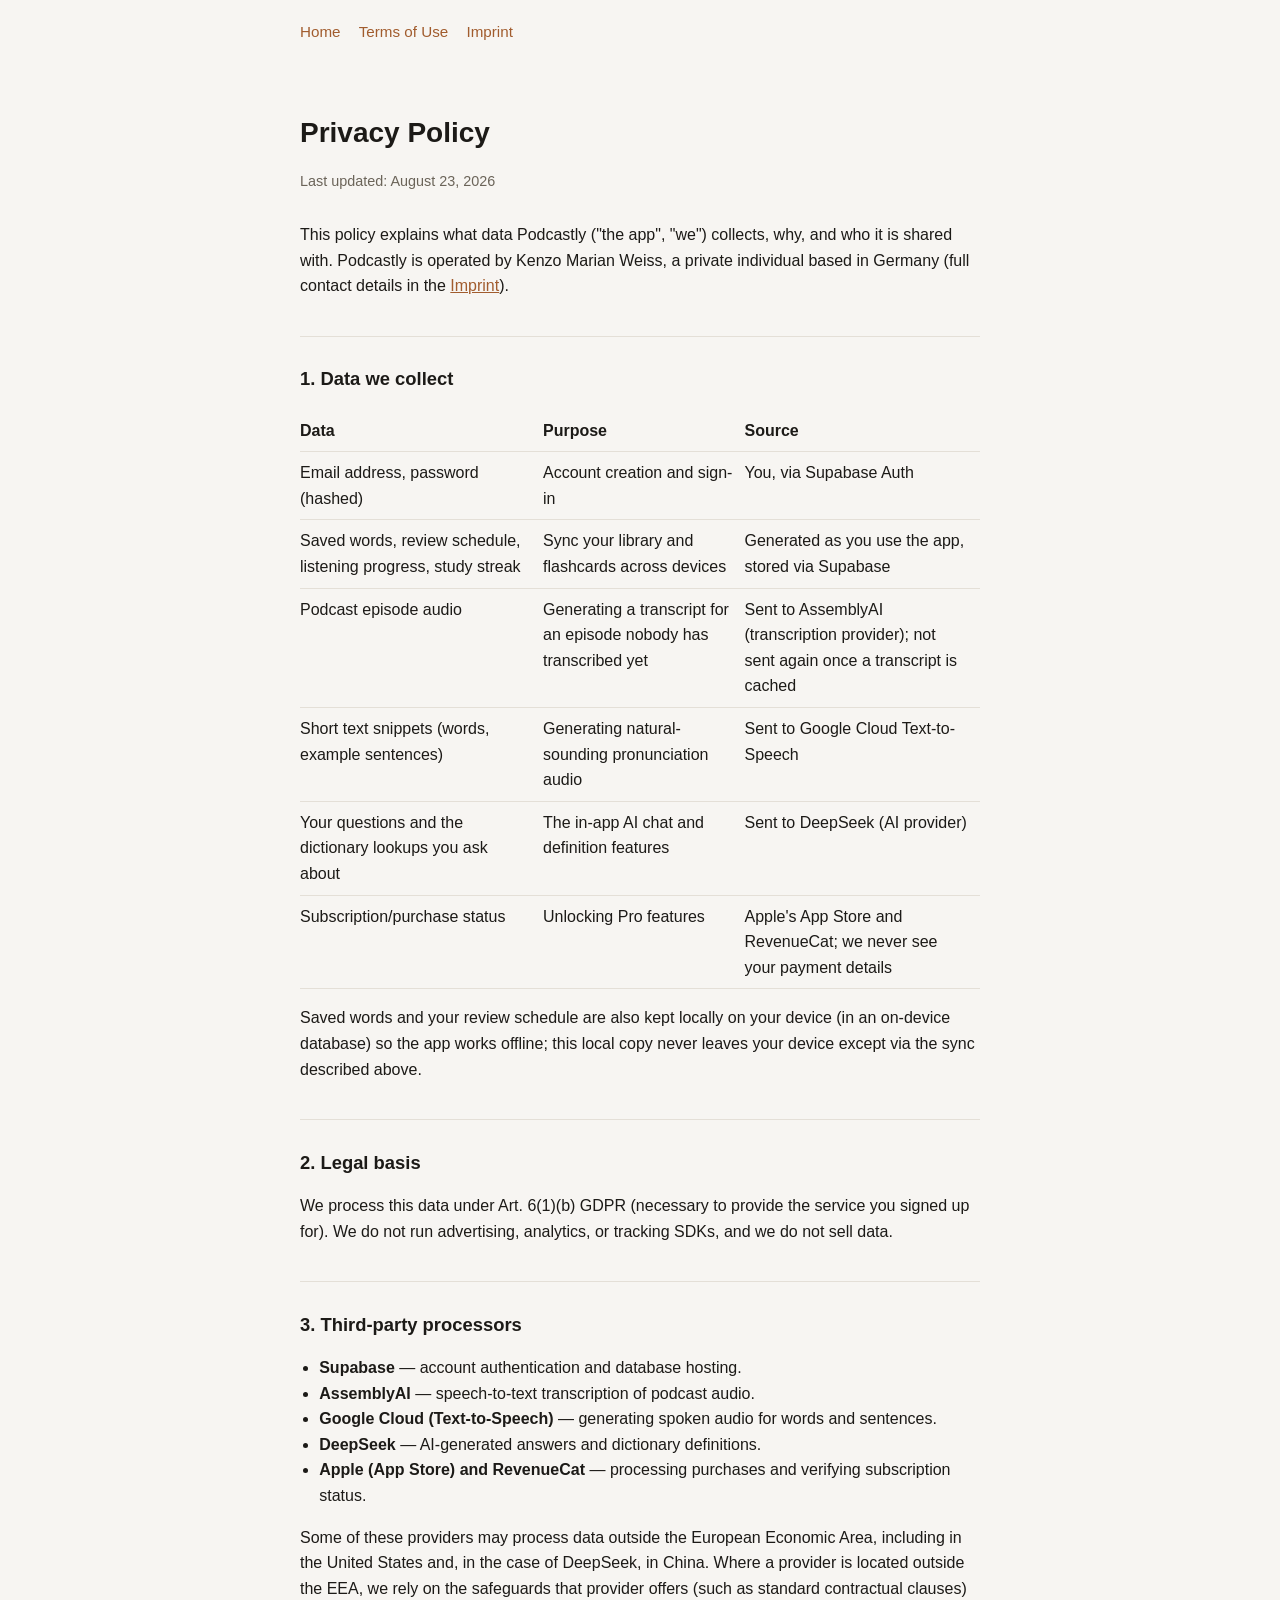
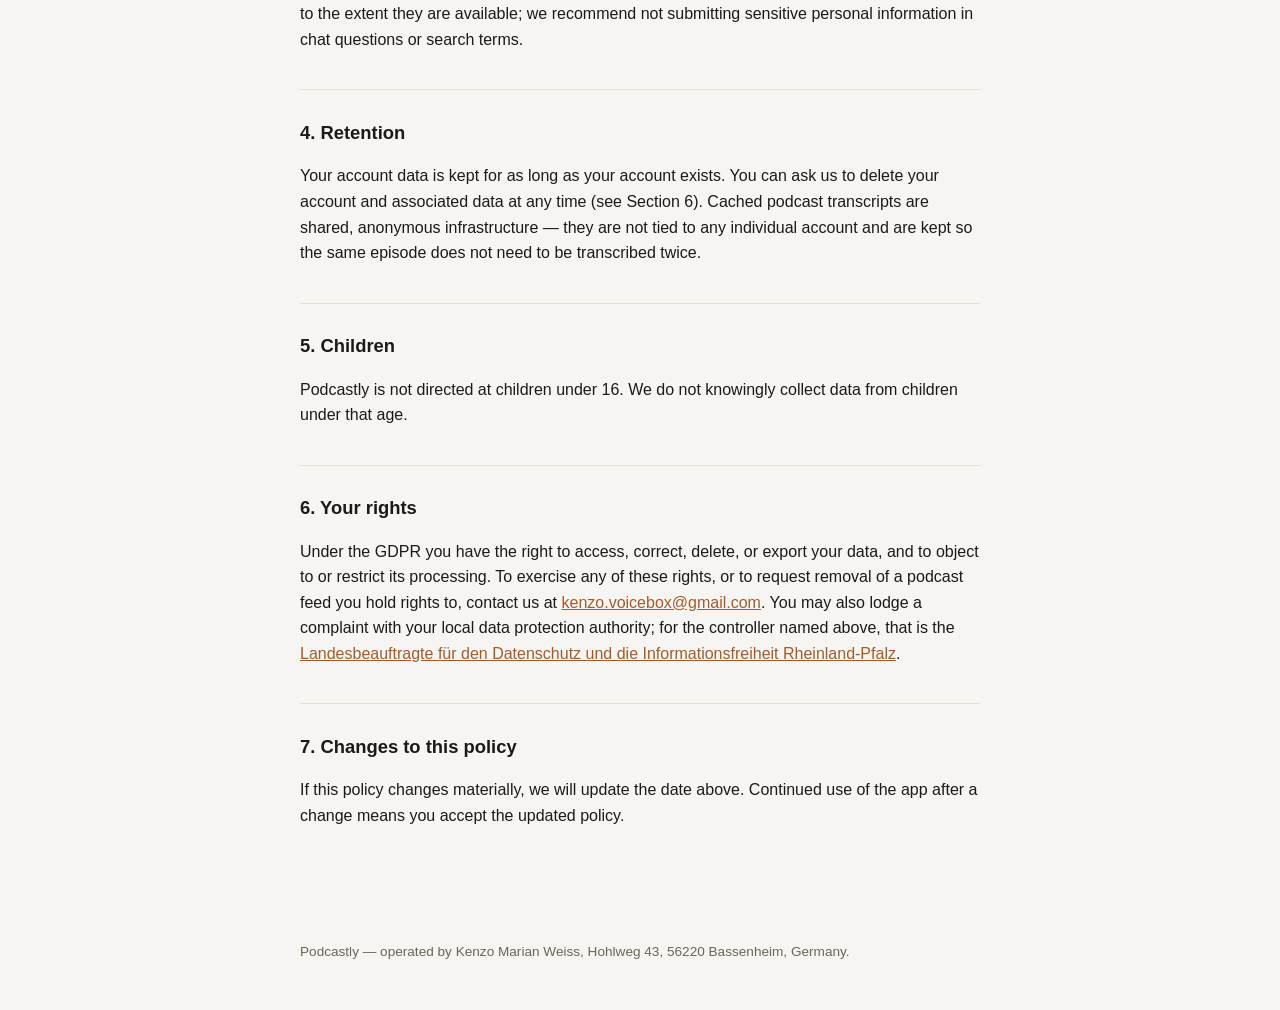
==== privacy/index.html @ 6e8f9365 "Add privacy policy, terms of use and imprint" ====
<!doctype html>
<html lang="en">
<head>
<meta charset="utf-8">
<meta name="viewport" content="width=device-width, initial-scale=1">
<title>Privacy Policy — Podcastly</title>
<link rel="stylesheet" href="../style.css">
</head>
<body>
<div class="nav"><a href="../">Home</a><a href="../terms/">Terms of Use</a><a href="../imprint/">Imprint</a></div>
<main>
<h1>Privacy Policy</h1>
<p class="updated">Last updated: August 23, 2026</p>

<p>This policy explains what data Podcastly ("the app", "we") collects, why, and
who it is shared with. Podcastly is operated by Kenzo Marian Weiss, a private
individual based in Germany (full contact details in the
<a href="../imprint/">Imprint</a>).</p>

<h2>1. Data we collect</h2>
<table>
<tr><th>Data</th><th>Purpose</th><th>Source</th></tr>
<tr><td>Email address, password (hashed)</td><td>Account creation and sign-in</td><td>You, via Supabase Auth</td></tr>
<tr><td>Saved words, review schedule, listening progress, study streak</td><td>Sync your library and flashcards across devices</td><td>Generated as you use the app, stored via Supabase</td></tr>
<tr><td>Podcast episode audio</td><td>Generating a transcript for an episode nobody has transcribed yet</td><td>Sent to AssemblyAI (transcription provider); not sent again once a transcript is cached</td></tr>
<tr><td>Short text snippets (words, example sentences)</td><td>Generating natural-sounding pronunciation audio</td><td>Sent to Google Cloud Text-to-Speech</td></tr>
<tr><td>Your questions and the dictionary lookups you ask about</td><td>The in-app AI chat and definition features</td><td>Sent to DeepSeek (AI provider)</td></tr>
<tr><td>Subscription/purchase status</td><td>Unlocking Pro features</td><td>Apple's App Store and RevenueCat; we never see your payment details</td></tr>
</table>

<p>Saved words and your review schedule are also kept locally on your device
(in an on-device database) so the app works offline; this local copy never
leaves your device except via the sync described above.</p>

<h2>2. Legal basis</h2>
<p>We process this data under Art. 6(1)(b) GDPR (necessary to provide the
service you signed up for). We do not run advertising, analytics, or
tracking SDKs, and we do not sell data.</p>

<h2>3. Third-party processors</h2>
<ul>
<li><strong>Supabase</strong> — account authentication and database hosting.</li>
<li><strong>AssemblyAI</strong> — speech-to-text transcription of podcast audio.</li>
<li><strong>Google Cloud (Text-to-Speech)</strong> — generating spoken audio for words and sentences.</li>
<li><strong>DeepSeek</strong> — AI-generated answers and dictionary definitions.</li>
<li><strong>Apple (App Store) and RevenueCat</strong> — processing purchases and verifying subscription status.</li>
</ul>
<p>Some of these providers may process data outside the European Economic
Area, including in the United States and, in the case of DeepSeek, in China.
Where a provider is located outside the EEA, we rely on the safeguards that
provider offers (such as standard contractual clauses) to the extent they
are available; we recommend not submitting sensitive personal information
in chat questions or search terms.</p>

<h2>4. Retention</h2>
<p>Your account data is kept for as long as your account exists. You can ask
us to delete your account and associated data at any time (see Section 6).
Cached podcast transcripts are shared, anonymous infrastructure — they are
not tied to any individual account and are kept so the same episode does not
need to be transcribed twice.</p>

<h2>5. Children</h2>
<p>Podcastly is not directed at children under 16. We do not knowingly
collect data from children under that age.</p>

<h2>6. Your rights</h2>
<p>Under the GDPR you have the right to access, correct, delete, or export
your data, and to object to or restrict its processing. To exercise any of
these rights, or to request removal of a podcast feed you hold rights to,
contact us at
<a href="mailto:kenzo.voicebox@gmail.com">kenzo.voicebox@gmail.com</a>.
You may also lodge a complaint with your local data protection authority;
for the controller named above, that is the
<a href="https://www.datenschutz.rlp.de/" target="_blank" rel="noopener">Landesbeauftragte für den Datenschutz und die Informationsfreiheit Rheinland-Pfalz</a>.</p>

<h2>7. Changes to this policy</h2>
<p>If this policy changes materially, we will update the date above. Continued
use of the app after a change means you accept the updated policy.</p>

</main>
<footer>Podcastly — operated by Kenzo Marian Weiss, Hohlweg 43, 56220 Bassenheim, Germany.</footer>
</body>
</html>
---- style.css ----
body {
  margin: 0;
  padding: 0;
  background: #f7f5f2;
  color: #1c1a17;
  font-family: -apple-system, BlinkMacSystemFont, "Segoe UI", Roboto, Helvetica, Arial, sans-serif;
  line-height: 1.6;
}
main {
  max-width: 680px;
  margin: 0 auto;
  padding: 48px 24px 96px;
}
h1 {
  font-size: 1.75rem;
  margin-bottom: 0.25em;
}
.updated {
  color: #6b6459;
  font-size: 0.9rem;
  margin-bottom: 2em;
}
h2 {
  font-size: 1.15rem;
  margin-top: 2em;
  border-top: 1px solid #e4dfd7;
  padding-top: 1.5em;
}
a { color: #a15c2e; }
ul { padding-left: 1.2em; }
.nav {
  max-width: 680px;
  margin: 0 auto;
  padding: 20px 24px 0;
  font-size: 0.95rem;
}
.nav a { margin-right: 1.2em; text-decoration: none; }
.nav a:hover { text-decoration: underline; }
footer {
  max-width: 680px;
  margin: 0 auto;
  padding: 0 24px 48px;
  font-size: 0.85rem;
  color: #6b6459;
}
table { border-collapse: collapse; width: 100%; margin: 1em 0; }
th, td { text-align: left; padding: 8px 12px 8px 0; border-bottom: 1px solid #e4dfd7; vertical-align: top; }
th { font-weight: 600; }
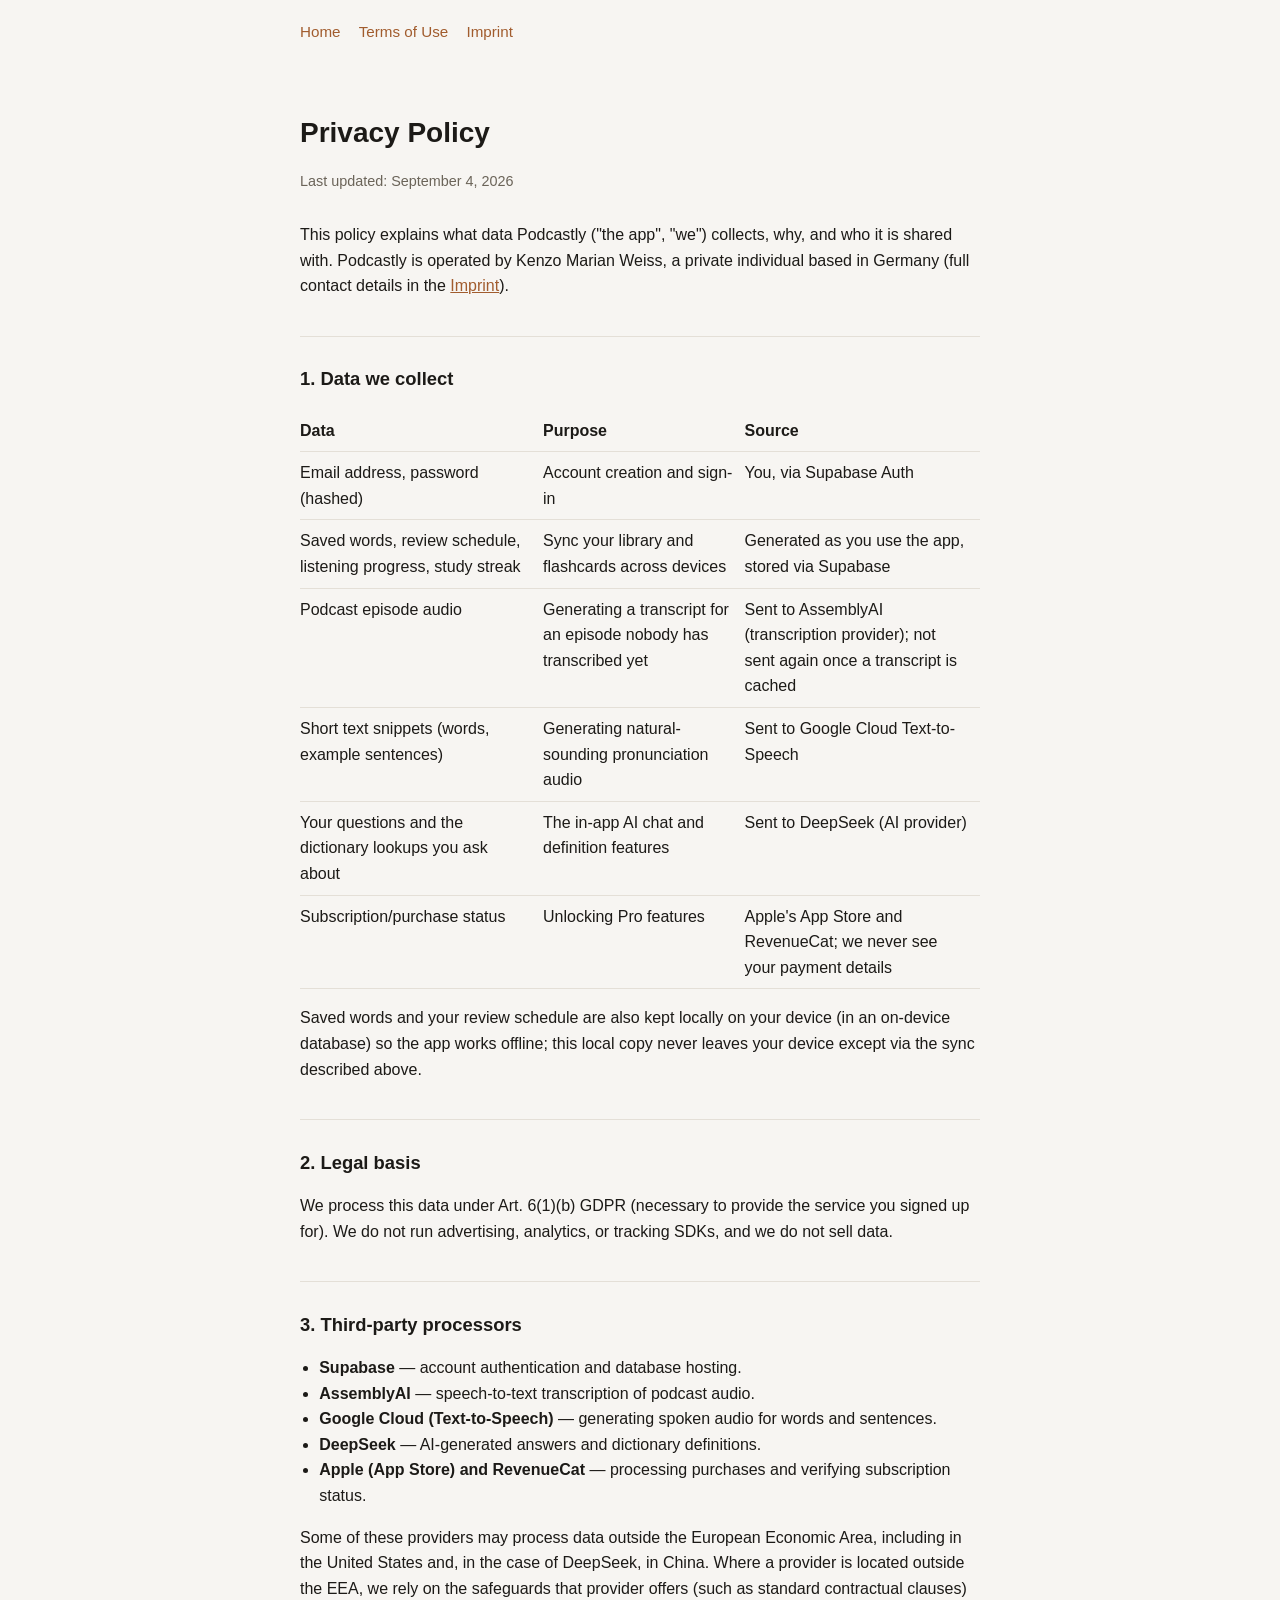
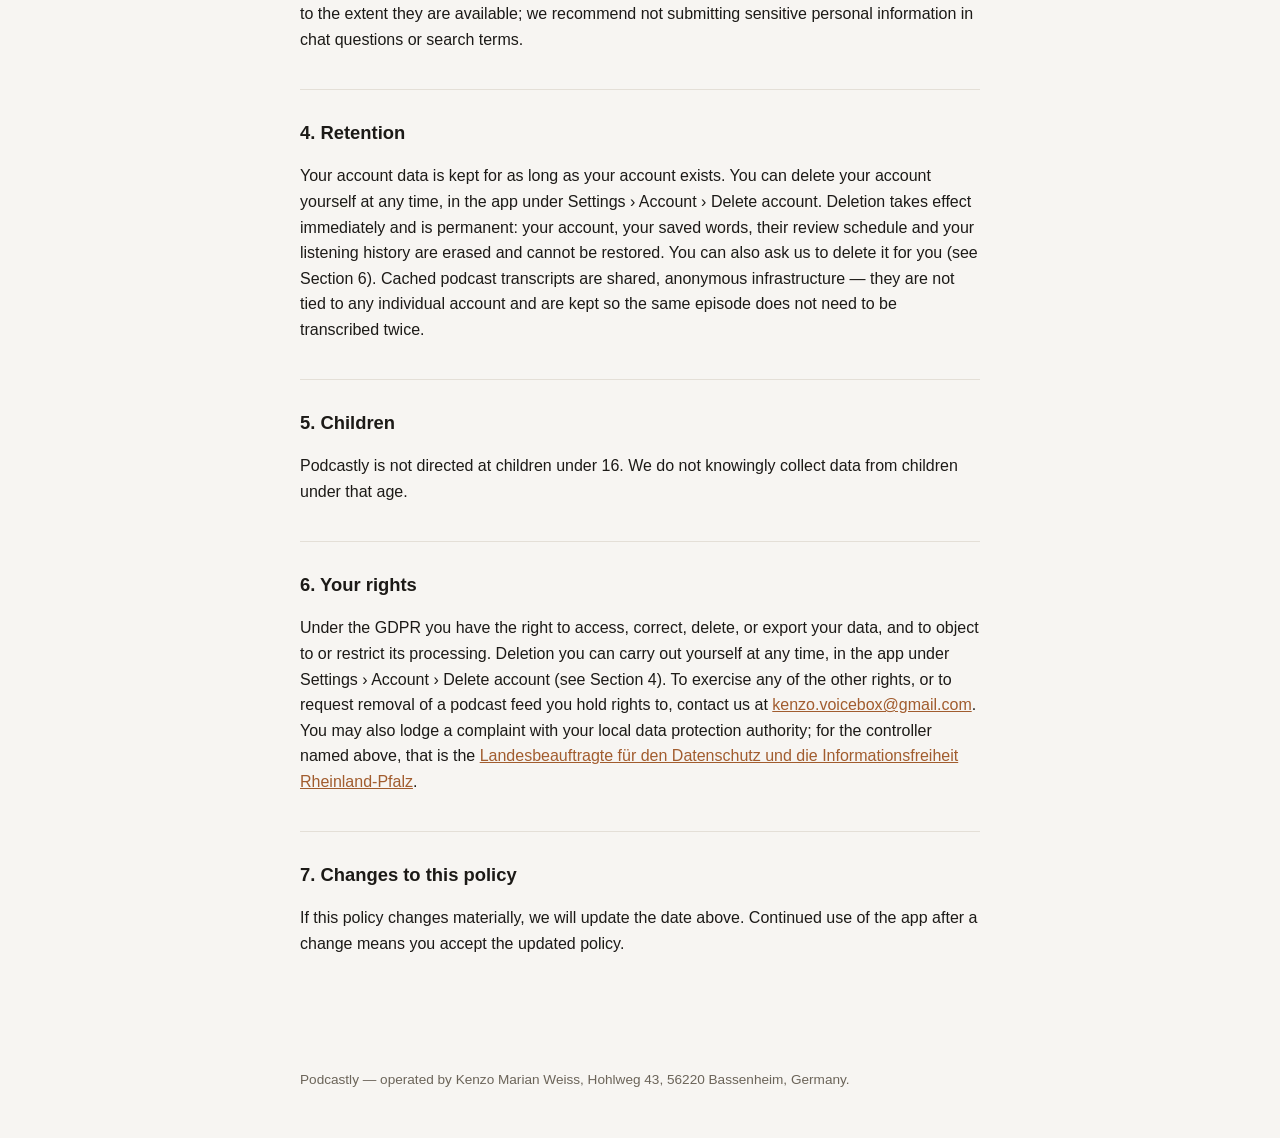
==== commit 8d93398e: "Konto-Löschung in der App in der Datenschutzerklärung nachziehen Abschnitt 4 und 6 beschrieben die L" ====
--- a/privacy/index.html
+++ b/privacy/index.html
@@ -10,7 +10,7 @@
 <div class="nav"><a href="../">Home</a><a href="../terms/">Terms of Use</a><a href="../imprint/">Imprint</a></div>
 <main>
 <h1>Privacy Policy</h1>
-<p class="updated">Last updated: August 23, 2026</p>
+<p class="updated">Last updated: September 4, 2026</p>
 
 <p>This policy explains what data Podcastly ("the app", "we") collects, why, and
 who it is shared with. Podcastly is operated by Kenzo Marian Weiss, a private
@@ -53,8 +53,12 @@
 in chat questions or search terms.</p>
 
 <h2>4. Retention</h2>
-<p>Your account data is kept for as long as your account exists. You can ask
-us to delete your account and associated data at any time (see Section 6).
+<p>Your account data is kept for as long as your account exists. You can
+delete your account yourself at any time, in the app under
+Settings &rsaquo; Account &rsaquo; Delete account. Deletion takes effect
+immediately and is permanent: your account, your saved words, their review
+schedule and your listening history are erased and cannot be restored. You
+can also ask us to delete it for you (see Section 6).
 Cached podcast transcripts are shared, anonymous infrastructure — they are
 not tied to any individual account and are kept so the same episode does not
 need to be transcribed twice.</p>
@@ -65,9 +69,11 @@
 
 <h2>6. Your rights</h2>
 <p>Under the GDPR you have the right to access, correct, delete, or export
-your data, and to object to or restrict its processing. To exercise any of
-these rights, or to request removal of a podcast feed you hold rights to,
-contact us at
+your data, and to object to or restrict its processing. Deletion you can
+carry out yourself at any time, in the app under
+Settings &rsaquo; Account &rsaquo; Delete account (see Section 4). To
+exercise any of the other rights, or to request removal of a podcast feed
+you hold rights to, contact us at
 <a href="mailto:kenzo.voicebox@gmail.com">kenzo.voicebox@gmail.com</a>.
 You may also lodge a complaint with your local data protection authority;
 for the controller named above, that is the
